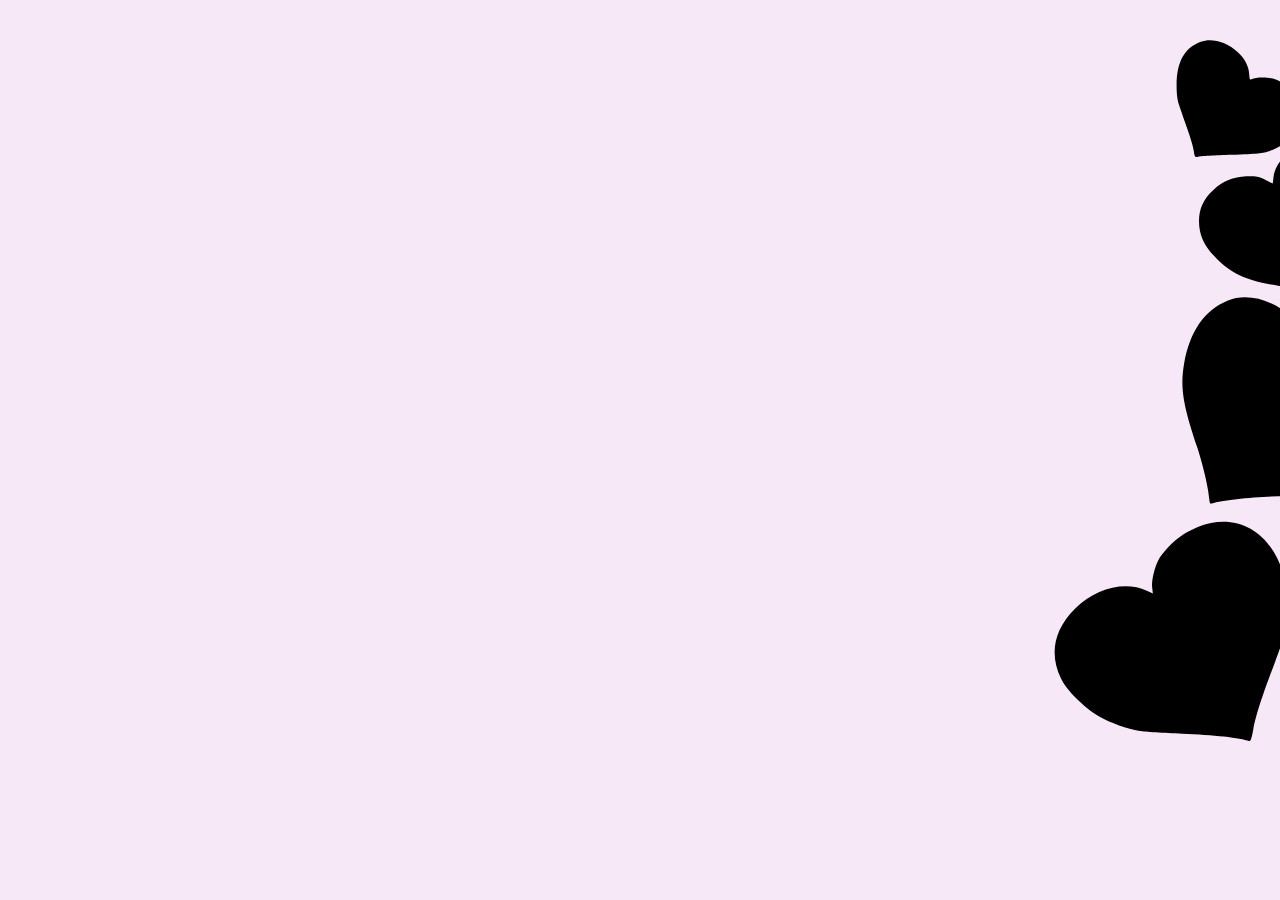
==== teste.html @ 5f4286bf "First version" ====
<!DOCTYPE html>
<html lang="en">
<head>
    <meta charset="UTF-8">
    <meta name="viewport" content="width=device-width, initial-scale=1.0">
    <link rel="stylesheet" href="style.css">
    <title>Document</title>
</head>
<body>
    <div class="coraçao"> <img src="images/coracao.svg" alt="coração"></div>
</body>
</html>
---- style.css ----
body {
    background-color: #f7e8f8;
    font-family: 'Georgia', serif;
    color: #3b1e47;
    display: flex;
    flex-direction: column;
    align-items: center;
    justify-content: center;
    padding: 20px;
    margin: 0;
}
.carousel-item img {
    border-radius: 10px;
    width: 800px;
    height: 400px;
}
#contador {
    text-align: center;
    background: rgba(255, 255, 255, 0.8);
    padding: 30px;
    border-radius: 10px;
    box-shadow: 0 8px 10px rgba(0, 0, 0, 0.1);
    margin-top: 20px;
}
#contador div {
    margin: 10px 0;
    font-size: 1.5em;
}
@keyframes pulsar {
    0% {
        transform: scale(1);
    }
    50% {
        transform: scale(1.2);
    }
    100% {
        transform: scale(1);
    }
}

.coraçao {
    width: 30px;
    height: 30px;
    position: relative;
    display: inline-block;
    margin-top: 20px;
    
    
    animation: pulsar 2s infinite;
}
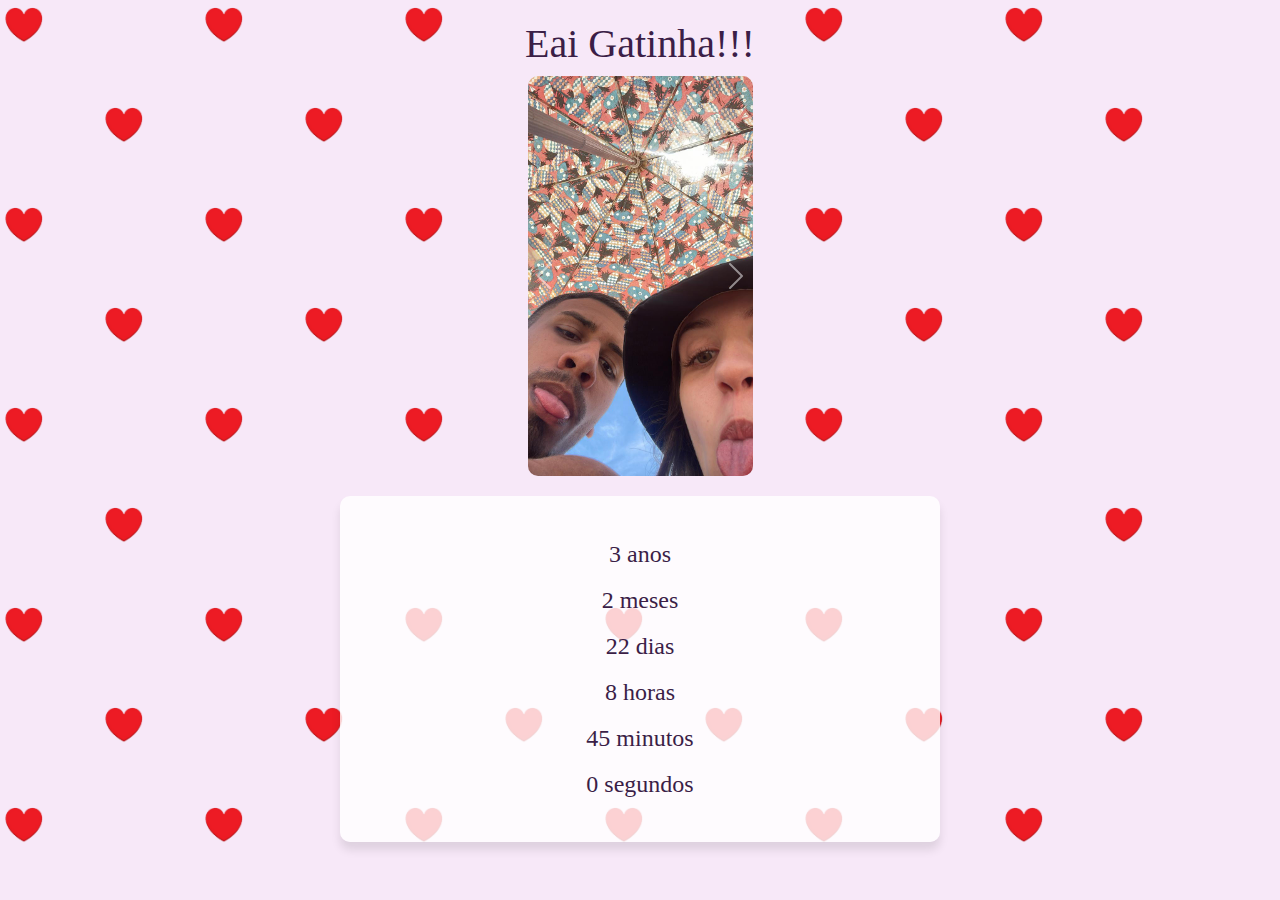
==== commit cd46ee70: "versão de teste atualizada" ====
--- a/teste.html
+++ b/teste.html
@@ -1,12 +1,313 @@
 <!DOCTYPE html>
-<html lang="en">
+<html lang="pt-BR">
 <head>
+    <link rel="icon" href="caminho/para/seu/favicon.ico" type="image/x-icon">
+    <link rel="icon" href="images/coracao.png" type="image/png">
+    <link rel="stylesheet" href="https://cdnjs.cloudflare.com/ajax/libs/font-awesome/6.0.0-beta3/css/all.min.css">
+    <link href="https://cdn.jsdelivr.net/npm/bootstrap@5.3.2/dist/css/bootstrap.min.css" rel="stylesheet">
     <meta charset="UTF-8">
     <meta name="viewport" content="width=device-width, initial-scale=1.0">
-    <link rel="stylesheet" href="style.css">
-    <title>Document</title>
+    <title>Our Time</title>
+    <style>
+        body {
+            background-color: #f7e8f8;
+            font-family: 'Georgia', serif;
+            color: #3b1e47;
+            display: flex;
+            flex-direction: column;
+            align-items: center;
+            justify-content: center;
+            padding: 20px;
+            margin: 0;
+            position: relative;
+            overflow: hidden;
+        }
+
+        h1 {
+            z-index: 2;
+        }
+
+        #contador {
+            text-align: center;
+            background: rgba(255, 255, 255, 0.8);
+            padding: 30px;
+            border-radius: 10px;
+            box-shadow: 0 8px 10px rgba(0, 0, 0, 0.1);
+            margin-top: 20px;
+            width: 90%;
+            max-width: 600px;
+            position: relative;
+            z-index: 2;
+        }
+
+        #contador div {
+            margin: 10px 0;
+            font-size: 1.5em;
+        }
+        .carousel-item img {
+    border-radius: 10px;
+    width: 800px;
+    height: 400px;
+    }
+        .coraçao {
+            width: 50px;
+            height: 50px;
+            position: absolute;
+            background: url('images/coracao.png') no-repeat center center / contain;
+            animation: pulsar 2s infinite;
+            z-index: 1;
+        }
+
+        #carouselExampleAutoplaying {
+    position: relative;
+    z-index: 10;
+}
+
+        @keyframes pulsar {
+            0% {
+                transform: scale(1);
+            }
+            50% {
+                transform: scale(1.2);
+            }
+            100% {
+                transform: scale(1);
+            }
+        }
+
+        .coraçao-container {
+            position: absolute;
+            top: 0;
+            left: 0;
+            width: 100%;
+            height: 100%;
+            pointer-events: none;
+            z-index: 1;
+        }
+    </style>
 </head>
 <body>
-    <div class="coraçao"> <img src="images/coracao.svg" alt="coração"></div>
+    <audio id="musicaDeFundo" autoplay loop>
+        <source src="music/VICTIN, RAMON EL BRABO - Boaz e Rute (prod. Ajaxx) _ Official Music Video.mp3" type="audio/mpeg">
+    </audio>
+    <h1>Eai Gatinha!!!</h1>
+    <div id="carouselExampleAutoplaying" class="carousel slide" data-bs-ride="carousel" data-bs-interval="2000">
+        <div class="carousel-inner">
+            <div class="carousel-item active">
+                <img src="images/FOTO (1).jpg" class="d-block w-100" alt="imagem 1">
+            </div>
+            <div class="carousel-item">
+                <img src="images/FOTO (2).jpg" class="d-block w-100" alt="imagem 2">
+            </div>
+            <div class="carousel-item">
+                <img src="images/FOTO (3).jpg" class="d-block w-100" alt="imagem 3">
+            </div>
+            <div class="carousel-item">
+                <img src="images/FOTO (4).jpg" class="d-block w-100" alt="imagem 3">
+            </div>
+            <div class="carousel-item">
+                <img src="images/FOTO (5).jpg" class="d-block w-100" alt="imagem 3">
+            </div>
+            <div class="carousel-item">
+                <img src="images/FOTO (6).jpg" class="d-block w-100" alt="imagem 3">
+            </div>
+            <div class="carousel-item">
+                <img src="images/FOTO (7).jpg" class="d-block w-100" alt="imagem 3">
+            </div>
+            <div class="carousel-item">
+                <img src="images/FOTO (8).jpg" class="d-block w-100" alt="imagem 3">
+            </div>
+            <div class="carousel-item">
+                <img src="images/FOTO (9).jpg" class="d-block w-100" alt="imagem 3">
+            </div>
+            <div class="carousel-item">
+                <img src="images/FOTO (10).jpg" class="d-block w-100" alt="imagem 3">
+            </div>
+            <div class="carousel-item">
+                <img src="images/FOTO (11).jpg" class="d-block w-100" alt="imagem 3">
+            </div>
+            <div class="carousel-item">
+                <img src="images/FOTO (12).jpg" class="d-block w-100" alt="imagem 3">
+            </div>
+            <div class="carousel-item">
+                <img src="images/FOTO (13).jpg" class="d-block w-100" alt="imagem 3">
+            </div>
+            <div class="carousel-item">
+                <img src="images/FOTO (14).jpg" class="d-block w-100" alt="imagem 3">
+            </div>
+            <div class="carousel-item">
+                <img src="images/FOTO (15).jpg" class="d-block w-100" alt="imagem 3">
+            </div>
+            <div class="carousel-item">
+                <img src="images/FOTO (16).jpg" class="d-block w-100" alt="imagem 3">
+            </div>
+            <div class="carousel-item">
+                <img src="images/FOTO (17).jpg" class="d-block w-100" alt="imagem 3">
+            </div>
+            <div class="carousel-item">
+                <img src="images/FOTO (18).jpg" class="d-block w-100" alt="imagem 3">
+            </div>
+            <div class="carousel-item">
+                <img src="images/FOTO (19).jpg" class="d-block w-100" alt="imagem 3">
+            </div>
+            <div class="carousel-item">
+                <img src="images/FOTO (20).jpg" class="d-block w-100" alt="imagem 3">
+            </div>
+            <div class="carousel-item">
+                <img src="images/FOTO (21).jpg" class="d-block w-100" alt="imagem 3">
+            </div>
+            <div class="carousel-item">
+                <img src="images/FOTO (22).jpg" class="d-block w-100" alt="imagem 3">
+            </div>
+            <div class="carousel-item">
+                <img src="images/FOTO (23).jpg" class="d-block w-100" alt="imagem 3">
+            </div>
+            <div class="carousel-item">
+                <img src="images/FOTO (24).jpg" class="d-block w-100" alt="imagem 3">
+            </div>
+            <div class="carousel-item">
+                <img src="images/FOTO (25).jpg" class="d-block w-100" alt="imagem 3">
+            </div>
+            <div class="carousel-item">
+                <img src="images/FOTO (26).jpg" class="d-block w-100" alt="imagem 3">
+            </div>
+            <div class="carousel-item">
+                <img src="images/FOTO (27).jpg" class="d-block w-100" alt="imagem 3">
+            </div>
+            <div class="carousel-item">
+                <img src="images/FOTO (28).jpg" class="d-block w-100" alt="imagem 3">
+            </div>
+            <div class="carousel-item">
+                <img src="images/FOTO (29).jpg" class="d-block w-100" alt="imagem 3">
+            </div>
+            <div class="carousel-item">
+                <img src="images/FOTO (30).jpg" class="d-block w-100" alt="imagem 3">
+            </div>
+            <div class="carousel-item">
+                <img src="images/FOTO (31).jpg" class="d-block w-100" alt="imagem 3">
+            </div>
+            <div class="carousel-item">
+                <img src="images/FOTO (32).jpg" class="d-block w-100" alt="imagem 3">
+            </div>
+            <div class="carousel-item">
+                <img src="images/FOTO (33).jpg" class="d-block w-100" alt="imagem 3">
+            </div>
+            <div class="carousel-item">
+                <img src="images/FOTO (34).jpg" class="d-block w-100" alt="imagem 3">
+            </div>
+            <div class="carousel-item">
+                <img src="images/FOTO (35).jpg" class="d-block w-100" alt="imagem 3">
+            </div>
+            <div class="carousel-item">
+                <img src="images/FOTO (36).jpg" class="d-block w-100" alt="imagem 3">
+            </div>
+            <div class="carousel-item">
+                <img src="images/FOTO (37).jpg" class="d-block w-100" alt="imagem 3">
+            </div>
+            <div class="carousel-item">
+                <img src="images/FOTO (38).jpg" class="d-block w-100" alt="imagem 3">
+            </div>
+        </div>
+        <button class="carousel-control-prev" type="button"
+            data-bs-target="#carouselExampleAutoplaying" data-bs-slide="prev">
+            <span class="carousel-control-prev-icon" aria-hidden="true"></span>
+            <span class="visually-hidden">Previous</span>
+        </button>
+        <button class="carousel-control-next" type="button"
+            data-bs-target="#carouselExampleAutoplaying" data-bs-slide="next">
+            <span class="carousel-control-next-icon" aria-hidden="true"></span>
+            <span class="visually-hidden">Next</span>
+        </button>
+    
+</div>
+</div>
+    <section id="contador">
+        <div id="anos"></div>
+        <div id="meses"></div>
+        <div id="dias"></div>
+        <div id="horas"></div>
+        <div id="minutos"></div>
+        <div id="segundos"></div>
+    </section>
+    <div class="coraçao-container" id="coracaoContainer"></div>
+
+    <script>
+        function atualizarContador() {
+            const inicio = new Date("May 2, 2023 18:00:00").getTime();
+            const agora = new Date().getTime();
+            const diferenca = agora - inicio;
+
+            const ano = 1000 * 60 * 60 * 24 * 365;
+            const mes = ano / 12;
+            const dia = 1000 * 60 * 60 * 24;
+            const hora = 1000 * 60 * 60;
+            const minuto = 1000 * 60;
+            const segundo = 1000;
+
+            const anos = Math.floor(diferenca / ano);
+            const meses = Math.floor((diferenca % ano) / mes);
+            const dias = Math.floor((diferenca % mes) / dia);
+            const horas = Math.floor((diferenca % dia) / hora);
+            const minutos = Math.floor((diferenca % hora) / minuto);
+            const segundos = Math.floor((diferenca % minuto) / segundo);
+
+            document.getElementById("anos").innerText = `${anos} anos`;
+            document.getElementById("meses").innerText = `${meses} meses`;
+            document.getElementById("dias").innerText = `${dias} dias`;
+            document.getElementById("horas").innerText = `${horas} horas`;
+            document.getElementById("minutos").innerText = `${minutos} minutos`;
+            document.getElementById("segundos").innerText = `${segundos} segundos`;
+        }
+
+        function distribuirCoracoes() {
+            const container = document.getElementById('coracaoContainer');
+            const coracaoSize = 50;
+            const spacing = coracaoSize * 2; // Espaçamento de pelo menos duas vezes o tamanho do coração
+            const rows = Math.floor(window.innerHeight / spacing);
+            const cols = Math.floor(window.innerWidth / spacing);
+
+            for (let row = 0; row < rows; row++) {
+                for (let col = 0; col < cols; col++) {
+                    // Verifica se a posição é par ou ímpar para criar o padrão de xadrez
+                    if ((row + col) % 2 === 0) {
+                        const top = row * spacing;
+                        const left = col * spacing;
+
+                        // Verifica se a posição gerada está sobrepondo a posição de outros elementos
+                        const elementosParaExcluir = [
+                            document.querySelector('#carouselExampleAutoplaying').getBoundingClientRect(),
+                            document.querySelector('#contador').getBoundingClientRect(),
+                            document.querySelector('h1').getBoundingClientRect()
+                        ];
+                        let sobrepondo = false;
+                        for (const rect of elementosParaExcluir) {
+                            if (!(left + coracaoSize < rect.left || left > rect.right || top + coracaoSize < rect.top || top > rect.bottom)) {
+                                sobrepondo = true;
+                                break;
+                            }
+                        }
+
+                        if (!sobrepondo) {
+                            const coracao = document.createElement('div');
+                            coracao.classList.add('coraçao');
+                            coracao.style.top = `${top}px`;
+                            coracao.style.left = `${left}px`;
+                            container.appendChild(coracao);
+                        }
+                    }
+                }
+            }
+        }
+
+        // Atualiza o contador a cada segundo
+        setInterval(atualizarContador, 1000);
+        // Chama a função para distribuir os corações ao carregar a página
+        window.onload = function() {
+            distribuirCoracoes();
+            atualizarContador();
+        };
+    </script>
+
+    <script src="https://cdn.jsdelivr.net/npm/bootstrap@5.3.2/dist/js/bootstrap.bundle.min.js"></script>
 </body>
 </html>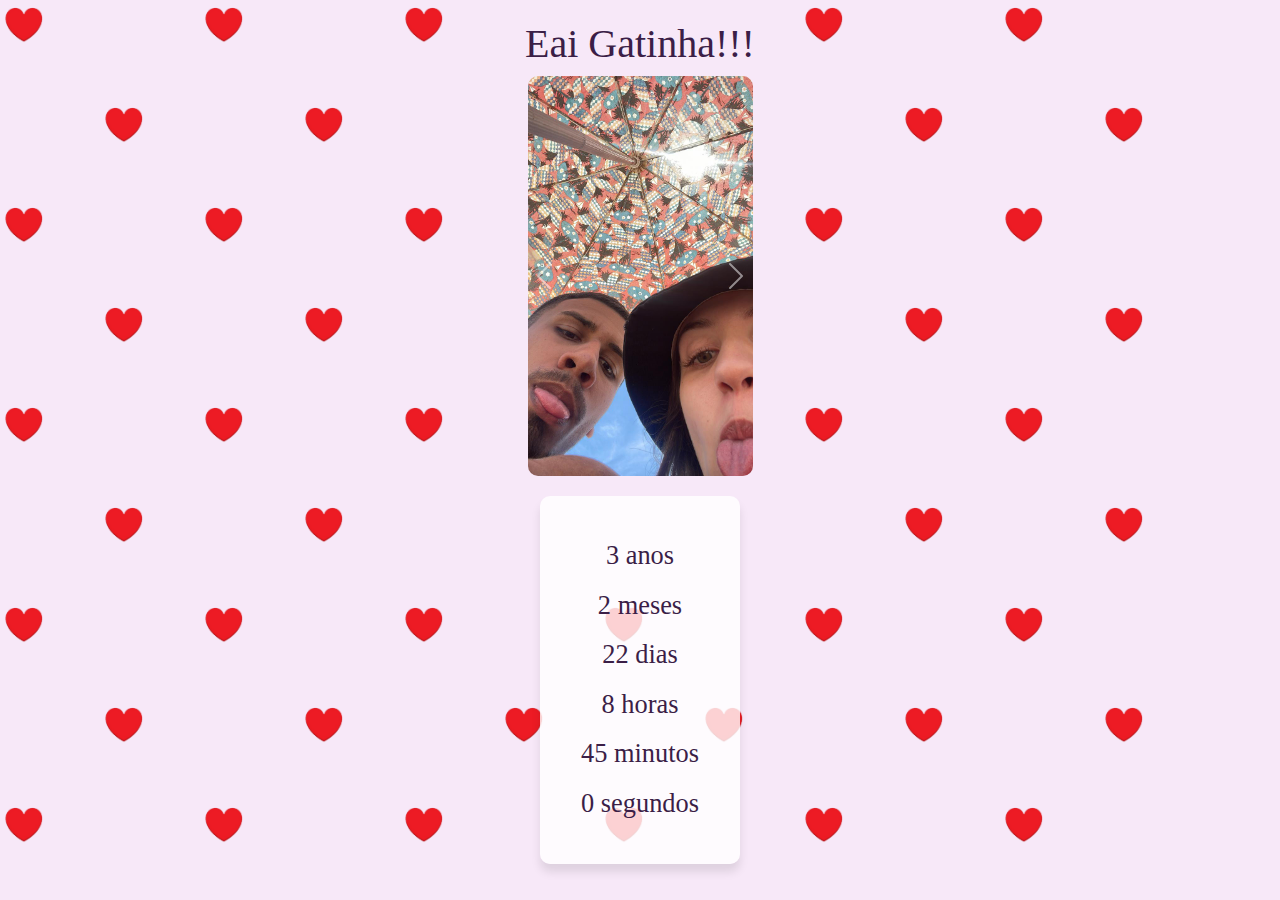
==== commit 6c129710: "atualização teste" ====
--- a/teste.html
+++ b/teste.html
@@ -28,6 +28,7 @@
         }
 
         #contador {
+            font-size: 110%;
             text-align: center;
             background: rgba(255, 255, 255, 0.8);
             padding: 30px;
@@ -35,7 +36,7 @@
             box-shadow: 0 8px 10px rgba(0, 0, 0, 0.1);
             margin-top: 20px;
             width: 90%;
-            max-width: 600px;
+            max-width: 200px;
             position: relative;
             z-index: 2;
         }
